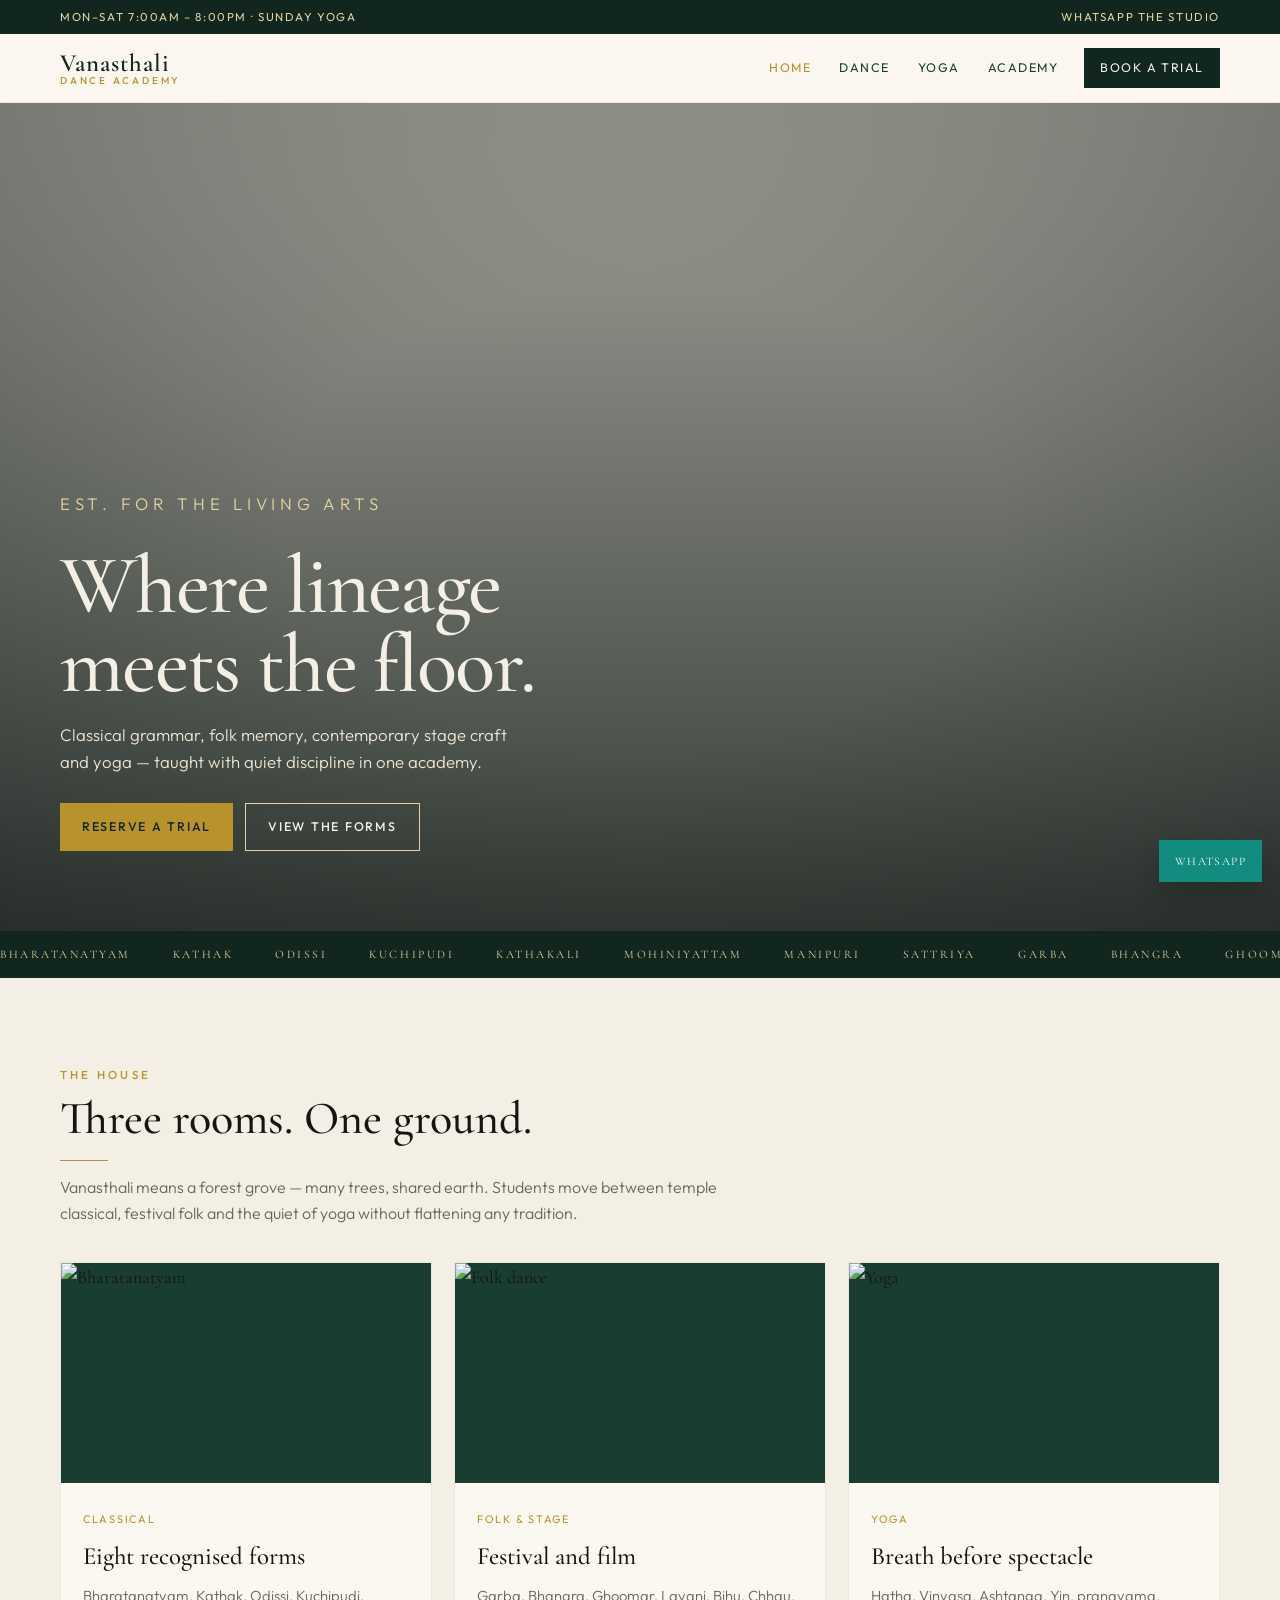
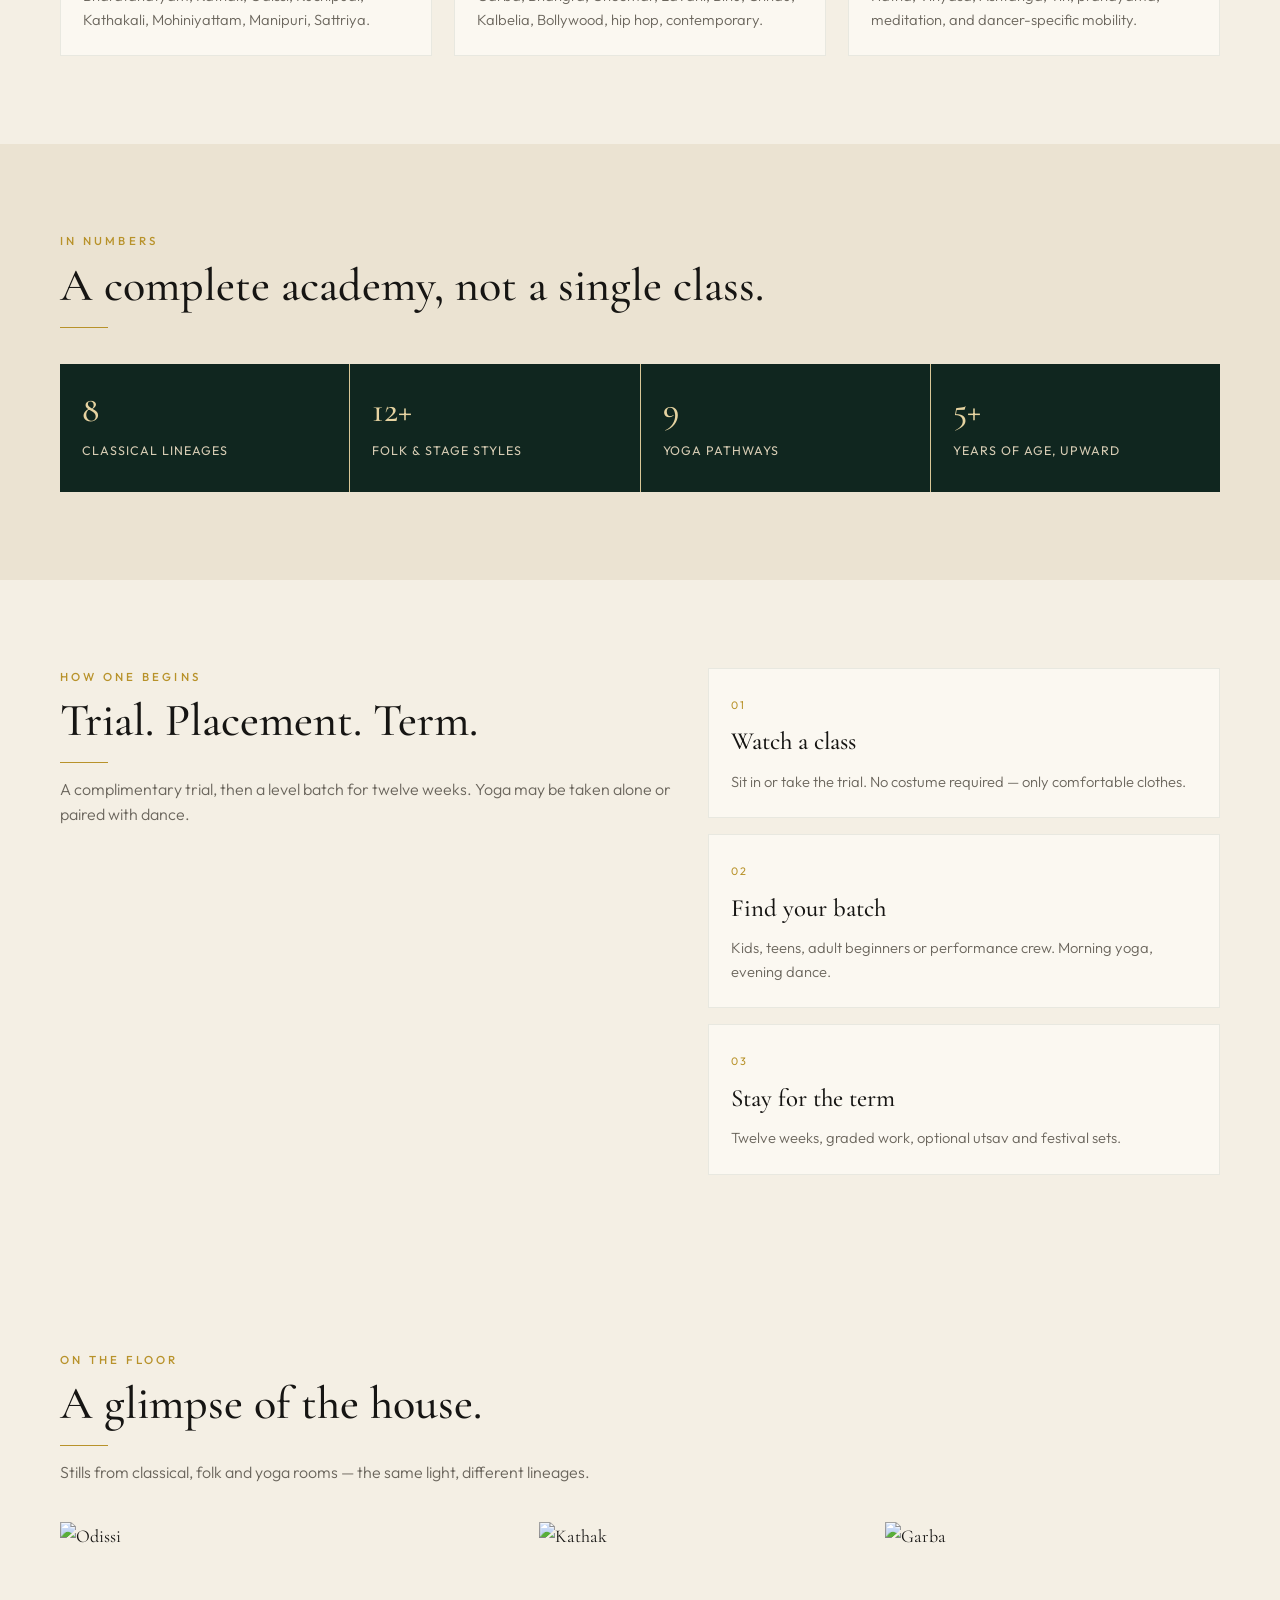
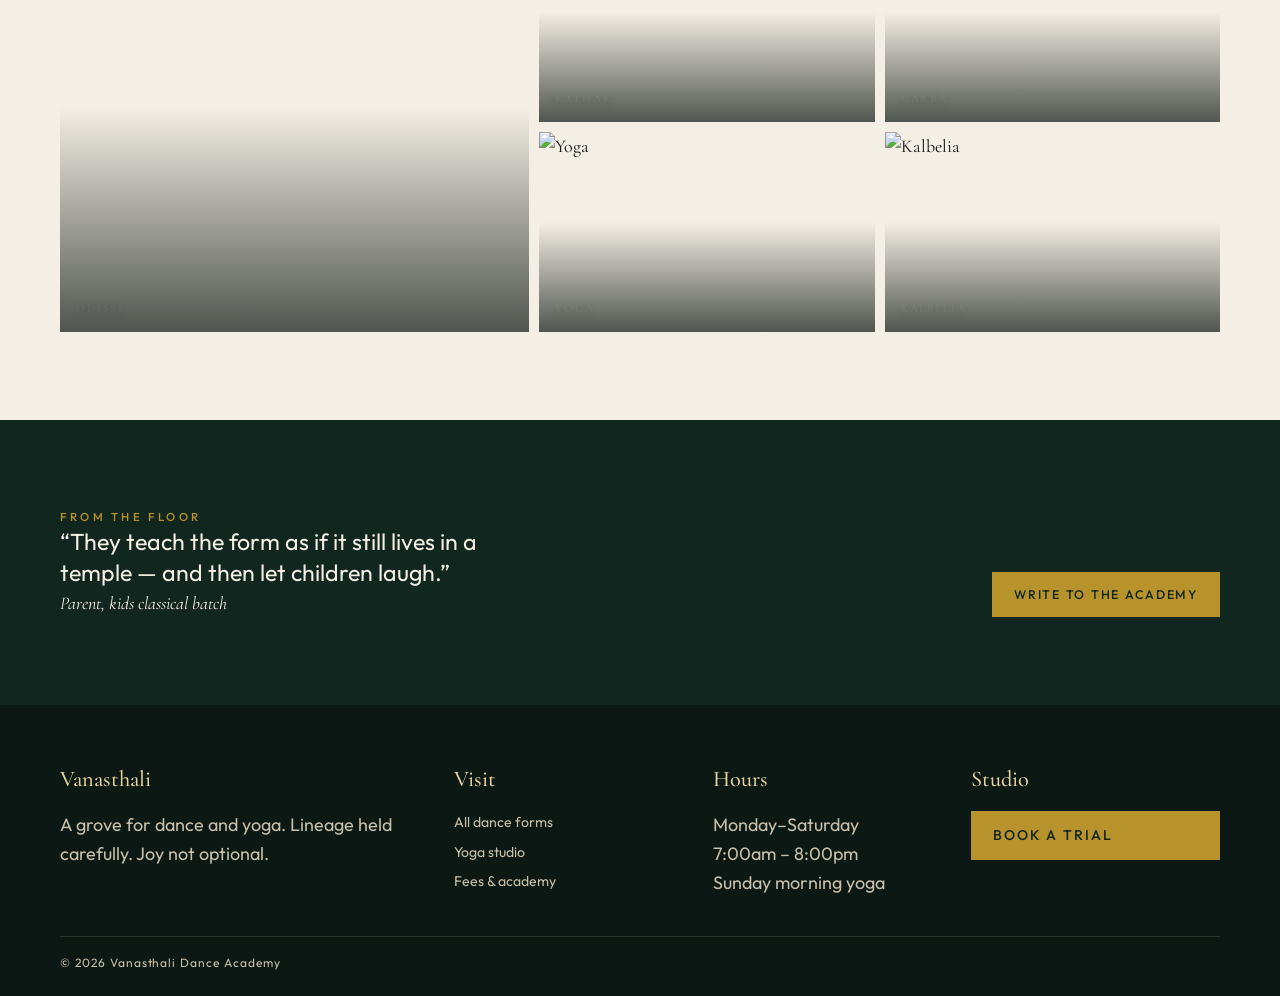
==== index.html @ dccd7e59 "Add files via upload" ====
<!DOCTYPE html>
<html lang="en">
<head>
  <meta charset="UTF-8" />
  <meta name="viewport" content="width=device-width, initial-scale=1.0" />
  <title>Vanasthali Dance Academy | Classical, Folk & Yoga</title>
  <meta name="description" content="A forest grove of movement. Eight classical lineages, folk traditions, stage styles and yoga under one roof." />
  <link rel="preconnect" href="https://fonts.googleapis.com">
  <link href="https://fonts.googleapis.com/css2?family=Cormorant+Garamond:ital,wght@0,500;0,600;1,500&family=Outfit:wght@300;400;500;600&display=swap" rel="stylesheet">
  <link rel="stylesheet" href="styles.css" />
</head>
<body>
  <a class="skip" href="#main">Skip to content</a>
  <div class="topbar">
    <div class="container">
      <span>Mon–Sat 7:00am – 8:00pm · Sunday yoga</span>
      <a data-wa="Namaste, I would like to book a trial class at Vanasthali." href="#">WhatsApp the studio</a>
    </div>
  </div>
  <header class="site-header">
    <div class="container nav-wrap">
      <a class="logo" href="index.html">Vanasthali<small>Dance Academy</small></a>
      <button class="nav-toggle" type="button" aria-label="Open menu" aria-expanded="false"><span></span></button>
      <nav class="site-nav">
        <a class="active" href="index.html">Home</a>
        <a href="dances.html">Dance</a>
        <a href="yoga.html">Yoga</a>
        <a href="about.html">Academy</a>
        <a href="contact.html" class="nav-cta">Book a trial</a>
      </nav>
    </div>
  </header>

  <main id="main">
    <section class="hero" style="--hero-img:url('images/bharatanatyam-group.jpg')">
      <div class="container">
        <p class="kicker">Est. for the living arts</p>
        <h1>Where lineage meets the floor.</h1>
        <p>Classical grammar, folk memory, contemporary stage craft and yoga — taught with quiet discipline in one academy.</p>
        <div class="hero-actions">
          <a class="btn gold" href="contact.html">Reserve a trial</a>
          <a class="btn ghost" href="dances.html">View the forms</a>
        </div>
      </div>
    </section>

    <div class="ribbon" aria-hidden="true">
      <div class="ribbon-track">
        <span>Bharatanatyam</span><span>Kathak</span><span>Odissi</span><span>Kuchipudi</span><span>Kathakali</span><span>Mohiniyattam</span><span>Manipuri</span><span>Sattriya</span><span>Garba</span><span>Bhangra</span><span>Ghoomar</span><span>Lavani</span><span>Yoga</span>
        <span>Bharatanatyam</span><span>Kathak</span><span>Odissi</span><span>Kuchipudi</span><span>Kathakali</span><span>Mohiniyattam</span><span>Manipuri</span><span>Sattriya</span><span>Garba</span><span>Bhangra</span><span>Ghoomar</span><span>Lavani</span><span>Yoga</span>
      </div>
    </div>

    <section class="section">
      <div class="container">
        <div class="section-head">
          <p class="kicker">The house</p>
          <h2>Three rooms. One ground.</h2>
          <p class="lead">Vanasthali means a forest grove — many trees, shared earth. Students move between temple classical, festival folk and the quiet of yoga without flattening any tradition.</p>
        </div>
        <div class="grid three">
          <a class="card" href="dances.html">
            <div class="card-media"><img src="images/bharatanatyam.jpg" alt="Bharatanatyam"></div>
            <div class="body">
              <span class="tag">Classical</span>
              <h3>Eight recognised forms</h3>
              <p>Bharatanatyam, Kathak, Odissi, Kuchipudi, Kathakali, Mohiniyattam, Manipuri, Sattriya.</p>
            </div>
          </a>
          <a class="card" href="dances.html">
            <div class="card-media"><img src="images/ghoomar.jpg" alt="Folk dance"></div>
            <div class="body">
              <span class="tag">Folk & stage</span>
              <h3>Festival and film</h3>
              <p>Garba, Bhangra, Ghoomar, Lavani, Bihu, Chhau, Kalbelia, Bollywood, hip hop, contemporary.</p>
            </div>
          </a>
          <a class="card" href="yoga.html">
            <div class="card-media"><img src="images/yoga-hatha.jpg" alt="Yoga"></div>
            <div class="body">
              <span class="tag">Yoga</span>
              <h3>Breath before spectacle</h3>
              <p>Hatha, Vinyasa, Ashtanga, Yin, pranayama, meditation, and dancer-specific mobility.</p>
            </div>
          </a>
        </div>
      </div>
    </section>

    <section class="section alt">
      <div class="container">
        <div class="section-head">
          <p class="kicker">In numbers</p>
          <h2>A complete academy, not a single class.</h2>
        </div>
        <div class="stat-row">
          <div class="stat"><b>8</b><span>Classical lineages</span></div>
          <div class="stat"><b>12+</b><span>Folk & stage styles</span></div>
          <div class="stat"><b>9</b><span>Yoga pathways</span></div>
          <div class="stat"><b>5+</b><span>Years of age, upward</span></div>
        </div>
      </div>
    </section>

    <section class="section">
      <div class="container">
        <div class="grid two">
          <div>
            <p class="kicker">How one begins</p>
            <h2>Trial. Placement. Term.</h2>
            <p class="lead">A complimentary trial, then a level batch for twelve weeks. Yoga may be taken alone or paired with dance.</p>
          </div>
          <div class="grid" style="gap:16px">
            <article class="card"><div class="body"><span class="tag">01</span><h3>Watch a class</h3><p>Sit in or take the trial. No costume required — only comfortable clothes.</p></div></article>
            <article class="card"><div class="body"><span class="tag">02</span><h3>Find your batch</h3><p>Kids, teens, adult beginners or performance crew. Morning yoga, evening dance.</p></div></article>
            <article class="card"><div class="body"><span class="tag">03</span><h3>Stay for the term</h3><p>Twelve weeks, graded work, optional utsav and festival sets.</p></div></article>
          </div>
        </div>
      </div>
    </section>


    <section class="section">
      <div class="container">
        <div class="section-head">
          <p class="kicker">On the floor</p>
          <h2>A glimpse of the house.</h2>
          <p class="lead">Stills from classical, folk and yoga rooms — the same light, different lineages.</p>
        </div>
        <div class="mosaic">
          <a href="dances.html"><img src="images/odissi.jpg" alt="Odissi"><figcaption>Odissi</figcaption></a>
          <a href="dances.html"><img src="images/kathak.jpg" alt="Kathak"><figcaption>Kathak</figcaption></a>
          <a href="dances.html"><img src="images/garba.jpg" alt="Garba"><figcaption>Garba</figcaption></a>
          <a href="yoga.html"><img src="images/yoga-meditation.jpg" alt="Yoga"><figcaption>Yoga</figcaption></a>
          <a href="dances.html"><img src="images/kalbelia.jpg" alt="Kalbelia"><figcaption>Kalbelia</figcaption></a>
        </div>
      </div>
    </section>

    <section class="section dark">
      <div class="container cta-band">
        <div>
          <p class="kicker">From the floor</p>
          <p class="quote">“They teach the form as if it still lives in a temple — and then let children laugh.”</p>
          <cite>Parent, kids classical batch</cite>
        </div>
        <a class="btn gold" href="contact.html">Write to the academy</a>
      </div>
    </section>
  </main>

  <footer class="site-footer">
    <div class="container">
      <div class="footer-grid">
        <div>
          <h4>Vanasthali</h4>
          <p>A grove for dance and yoga. Lineage held carefully. Joy not optional.</p>
        </div>
        <div>
          <h4>Visit</h4>
          <a href="dances.html">All dance forms</a>
          <a href="yoga.html">Yoga studio</a>
          <a href="about.html">Fees & academy</a>
        </div>
        <div>
          <h4>Hours</h4>
          <p>Monday–Saturday<br>7:00am – 8:00pm</p>
          <p>Sunday morning yoga</p>
        </div>
        <div>
          <h4>Studio</h4>
          <a class="btn gold" href="contact.html">Book a trial</a>
        </div>
      </div>
      <p class="copyright">© 2026 Vanasthali Dance Academy</p>
    </div>
  </footer>
  <a class="wa-float" data-wa="Namaste, I would like to book a trial class at Vanasthali." href="#">WhatsApp</a>
  <script src="script.js"></script>
</body>
</html>
---- styles.css ----
:root {
  --forest: #10261f;
  --forest-mid: #1a3d31;
  --leaf: #3d7a5a;
  --gold: #b8922a;
  --gold-soft: #e6d3a1;
  --ivory: #f4efe4;
  --paper: #fbf8f1;
  --sand: #ebe3d2;
  --ink: #161513;
  --muted: #6a655c;
  --line: rgba(184, 146, 42, 0.35);
  --shadow: 0 24px 50px rgba(16, 38, 31, 0.1);
}
* { box-sizing: border-box; margin: 0; padding: 0; }
html { scroll-behavior: smooth; }
body {
  font-family: "Cormorant Garamond", "Times New Roman", serif;
  color: var(--ink);
  background: var(--ivory);
  line-height: 1.6;
  font-size: 18px;
}
p, li, label, input, select, textarea, button, .btn, nav, .tag, .kicker, .topbar, .copyright, .stat span, footer {
  font-family: "Outfit", "Segoe UI", sans-serif;
}
img { max-width: 100%; display: block; }
a { color: inherit; text-decoration: none; }
.container { width: min(1160px, 91%); margin: 0 auto; }
.skip { position: absolute; left: -999px; background: var(--gold); color: var(--forest); padding: 8px 12px; }
.skip:focus { left: 12px; top: 8px; z-index: 80; }
.topbar {
  background: var(--forest); color: var(--gold-soft);
  font-size: 0.72rem; letter-spacing: 0.14em; text-transform: uppercase; padding: 8px 0;
}
.topbar .container { display: flex; justify-content: space-between; gap: 12px; flex-wrap: wrap; }
.site-header {
  position: sticky; top: 0; z-index: 40;
  background: rgba(251, 248, 241, 0.92);
  backdrop-filter: blur(16px);
  border-bottom: 1px solid rgba(16,38,31,.08);
}
.nav-wrap { display: flex; align-items: center; justify-content: space-between; padding: 14px 0; }
.logo {
  font-family: "Cormorant Garamond", serif;
  font-size: 1.55rem; font-weight: 600; letter-spacing: 0.04em; color: var(--forest); line-height: 1.05;
}
.logo small {
  display: block; font-family: Outfit, sans-serif; font-size: 0.62rem;
  letter-spacing: 0.28em; text-transform: uppercase; color: var(--gold); font-weight: 500;
}
.nav-toggle { display: none; width: 44px; height: 44px; border: 1px solid rgba(16,38,31,.15); background: transparent; cursor: pointer; }
.nav-toggle span, .nav-toggle span:before, .nav-toggle span:after {
  display: block; width: 18px; height: 1.5px; background: var(--forest); margin: 0 auto; position: relative;
}
.nav-toggle span:before, .nav-toggle span:after { content: ""; position: absolute; left: 0; }
.nav-toggle span:before { top: -6px; }
.nav-toggle span:after { top: 6px; }
.site-nav { display: flex; align-items: center; gap: 4px; }
.site-nav a {
  font-size: 0.78rem; letter-spacing: 0.12em; text-transform: uppercase;
  padding: 10px 12px; color: var(--forest-mid);
}
.site-nav a:hover, .site-nav a.active { color: var(--gold); }
.site-nav .nav-cta { margin-left: 10px; background: var(--forest); color: var(--ivory) !important; padding: 10px 16px; }
.btn {
  display: inline-flex; align-items: center; justify-content: center;
  background: var(--forest); color: var(--ivory); padding: 13px 22px; border: 0; cursor: pointer;
  font-size: 0.78rem; letter-spacing: 0.14em; text-transform: uppercase; font-weight: 500;
  transition: background .2s ease, transform .2s ease;
}
.btn:hover { background: #07110e; transform: translateY(-1px); }
.btn.gold { background: var(--gold); color: var(--forest); }
.btn.ghost { background: transparent; color: var(--ivory); border: 1px solid var(--gold-soft); }
.hero, .page-hero {
  color: var(--ivory); position: relative;
  background: linear-gradient(180deg, rgba(10,20,16,.35) 0%, rgba(10,20,16,.82) 100%), var(--hero-img) center/cover no-repeat;
}
.hero { min-height: 92vh; display: grid; align-items: end; padding: 120px 0 80px; }
.page-hero { padding: 88px 0 56px; }
.kicker { font-size: 0.72rem; letter-spacing: 0.28em; text-transform: uppercase; color: var(--gold); font-weight: 500; }
.hero .kicker, .page-hero .kicker { color: var(--gold-soft); }
.hero h1, .page-hero h1 {
  font-size: clamp(2.8rem, 6.5vw, 5.4rem); font-weight: 500; line-height: 0.95;
  max-width: 14ch; margin: 14px 0 18px; letter-spacing: -0.02em;
}
.hero p, .page-hero p {
  max-width: 42ch; font-size: 1.05rem; color: #efe7d4; margin-bottom: 28px;
  font-family: Outfit, sans-serif; font-weight: 300;
}
.hero-actions { display: flex; gap: 12px; flex-wrap: wrap; }
.ribbon { background: var(--forest); color: var(--gold-soft); overflow: hidden; }
.ribbon-track {
  display: flex; gap: 42px; padding: 14px 0; width: max-content;
  animation: slide 42s linear infinite; font-size: 0.72rem; letter-spacing: 0.22em; text-transform: uppercase;
}
@keyframes slide { from { transform: translateX(0); } to { transform: translateX(-50%); } }
.section { padding: 88px 0; }
.section.alt { background: var(--sand); }
.section.dark { background: var(--forest); color: var(--ivory); }
.section.dark .lead { color: #cfc6b2; }
.section-head { max-width: 720px; margin-bottom: 36px; }
h2 { font-size: clamp(2rem, 3.6vw, 3.15rem); font-weight: 500; line-height: 1.08; margin: 10px 0 14px; }
.lead { font-family: Outfit, sans-serif; color: var(--muted); font-size: 1rem; font-weight: 300; }
.grid { display: grid; gap: 22px; }
.grid.three { grid-template-columns: repeat(3, 1fr); }
.grid.two { grid-template-columns: 1.1fr .9fr; }
.card {
  background: var(--paper); overflow: hidden; border: 1px solid rgba(16,38,31,.08);
  height: 100%; transition: transform .25s ease, box-shadow .25s ease;
}
a.card { display: flex; flex-direction: column; }
.card:hover { transform: translateY(-6px); box-shadow: var(--shadow); }
.card .body { padding: 20px 22px 24px; }
.card h3 { font-size: 1.55rem; font-weight: 500; margin-bottom: 8px; }
.card p { font-family: Outfit, sans-serif; color: var(--muted); font-size: 0.92rem; font-weight: 300; }
.tag { display: inline-block; font-size: 0.68rem; letter-spacing: 0.16em; text-transform: uppercase; color: var(--gold); margin-bottom: 8px; }
.card-media { height: 220px; overflow: hidden; background: var(--forest-mid); }
.card-media img { width: 100%; height: 220px; object-fit: cover; transition: transform .7s ease; }
.card:hover .card-media img { transform: scale(1.07); }
.stat-row { display: grid; grid-template-columns: repeat(4, 1fr); gap: 1px; background: var(--line); }
.stat { background: var(--forest); color: var(--ivory); padding: 28px 22px; }
.stat b { display: block; font-family: "Cormorant Garamond", serif; font-size: 2.2rem; font-weight: 500; color: var(--gold-soft); line-height: 1; margin-bottom: 8px; }
.stat span { font-size: 0.78rem; letter-spacing: 0.08em; text-transform: uppercase; color: #d7ccb4; }
.quote { font-size: 1.45rem; line-height: 1.35; max-width: 30ch; }
.quote cite { display: block; margin-top: 16px; font-family: Outfit, sans-serif; font-size: 0.75rem; letter-spacing: 0.16em; text-transform: uppercase; font-style: normal; color: var(--gold); }
.cta-band { display: flex; justify-content: space-between; align-items: end; gap: 24px; flex-wrap: wrap; }
form { display: grid; gap: 16px; background: var(--paper); padding: 32px; border: 1px solid rgba(16,38,31,.08); }
input, select, textarea {
  width: 100%; padding: 12px 0 10px; border: 0; border-bottom: 1px solid #d7c9a8;
  background: transparent; font-family: Outfit, sans-serif; font-size: 0.95rem;
}
input:focus, select:focus, textarea:focus { outline: 0; border-bottom-color: var(--gold); }
textarea { min-height: 110px; resize: vertical; }
label { font-size: 0.72rem; letter-spacing: 0.14em; text-transform: uppercase; display: grid; gap: 4px; color: var(--forest); }
.site-footer { background: #0b1814; color: #c9bfa8; padding: 56px 0 24px; }
.footer-grid { display: grid; grid-template-columns: 1.6fr 1fr 1fr 1.1fr; gap: 32px; }
.site-footer h4 { font-family: "Cormorant Garamond", serif; color: var(--gold-soft); font-size: 1.4rem; font-weight: 500; margin-bottom: 14px; }
.site-footer a { display: block; margin: 7px 0; font-size: 0.88rem; }
.site-footer a:hover { color: #fff; }
.copyright { margin-top: 36px; border-top: 1px solid rgba(230,211,161,.15); padding-top: 16px; font-size: 0.75rem; letter-spacing: 0.08em; }
.filter-bar { display: flex; flex-wrap: wrap; gap: 8px; margin-bottom: 28px; }
.filter-bar button {
  border: 1px solid #d4c6a4; background: transparent; padding: 8px 14px; cursor: pointer;
  font-size: 0.72rem; letter-spacing: 0.12em; text-transform: uppercase;
}
.filter-bar button.active, .filter-bar button:hover { background: var(--forest); color: var(--ivory); border-color: var(--forest); }
.hidden { display: none !important; }
.notice { display: none; padding: 12px 0; color: var(--leaf); font-size: 0.88rem; }
.wa-float {
  position: fixed; right: 18px; bottom: 18px; z-index: 35;
  background: #128C7E; color: #fff; padding: 12px 16px;
  font-size: 0.72rem; letter-spacing: 0.12em; text-transform: uppercase;
  box-shadow: 0 12px 28px rgba(0,0,0,.2);
}
@media (max-width: 980px) {
  .grid.three, .stat-row, .grid.two, .footer-grid { grid-template-columns: 1fr 1fr; }
}
@media (max-width: 760px) {
  .nav-toggle { display: grid; place-items: center; }
  .site-nav {
    display: none; position: absolute; left: 0; right: 0; top: 100%;
    background: var(--paper); flex-direction: column; align-items: stretch;
    padding: 8px 5% 16px; border-bottom: 1px solid rgba(16,38,31,.08);
  }
  .site-nav.open { display: flex; }
  .site-nav .nav-cta { margin: 8px 0; text-align: center; }
  .grid.three, .stat-row, .grid.two, .footer-grid { grid-template-columns: 1fr; }
  .hero { min-height: 82vh; padding: 90px 0 56px; }
  .section { padding: 64px 0; }
  .topbar { display: none; }
}

::selection { background: var(--gold); color: var(--forest); }
.hero:after, .page-hero:after {
  content: ""; position: absolute; inset: 0; pointer-events: none;
  background: radial-gradient(ellipse at center, transparent 40%, rgba(8,14,12,.28) 100%);
}
.hero .container, .page-hero .container { position: relative; z-index: 1; }
h2:after {
  content: ""; display: block; width: 48px; height: 1px; background: var(--gold); margin-top: 16px;
}
.mosaic {
  display: grid;
  grid-template-columns: 1.4fr 1fr 1fr;
  grid-template-rows: 200px 200px;
  gap: 10px;
}
.mosaic a {
  position: relative; overflow: hidden; display: block; min-height: 200px;
}
.mosaic img { width: 100%; height: 100%; object-fit: cover; }
.mosaic a:first-child { grid-row: 1 / span 2; min-height: 410px; }
.mosaic figcaption {
  position: absolute; left: 16px; bottom: 14px;
  color: #fff; font-size: 0.72rem; letter-spacing: 0.16em; text-transform: uppercase;
  text-shadow: 0 2px 10px rgba(0,0,0,.45);
}
.mosaic a:after {
  content: ""; position: absolute; inset: 0;
  background: linear-gradient(transparent 45%, rgba(10,20,16,.7));
}
.divider-note {
  font-family: "Cormorant Garamond", serif; font-style: italic; font-size: 1.35rem;
  max-width: 28ch; margin: 0 auto; text-align: center; color: var(--forest);
}
@media (max-width: 760px) {
  .mosaic { grid-template-columns: 1fr 1fr; grid-template-rows: 160px 160px 180px; }
  .mosaic a:first-child { grid-row: auto; grid-column: 1 / -1; min-height: 220px; }
}
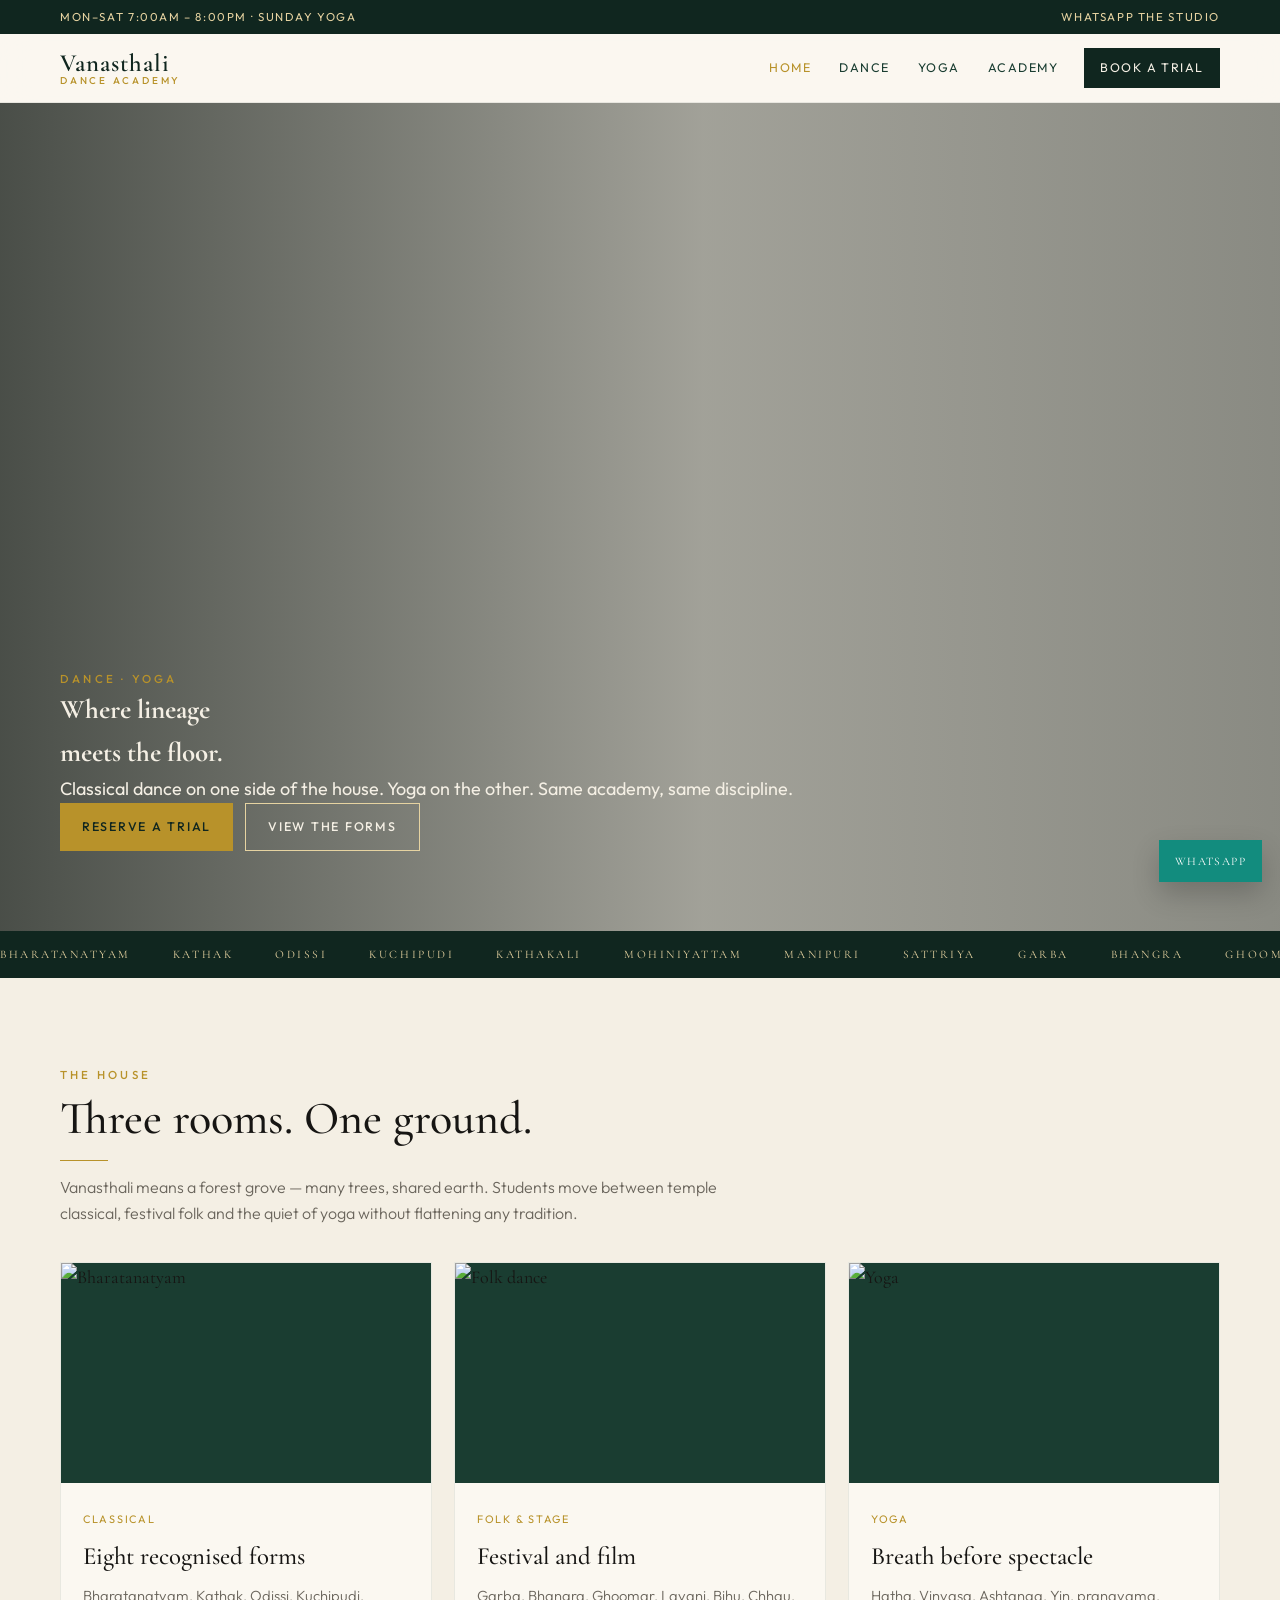
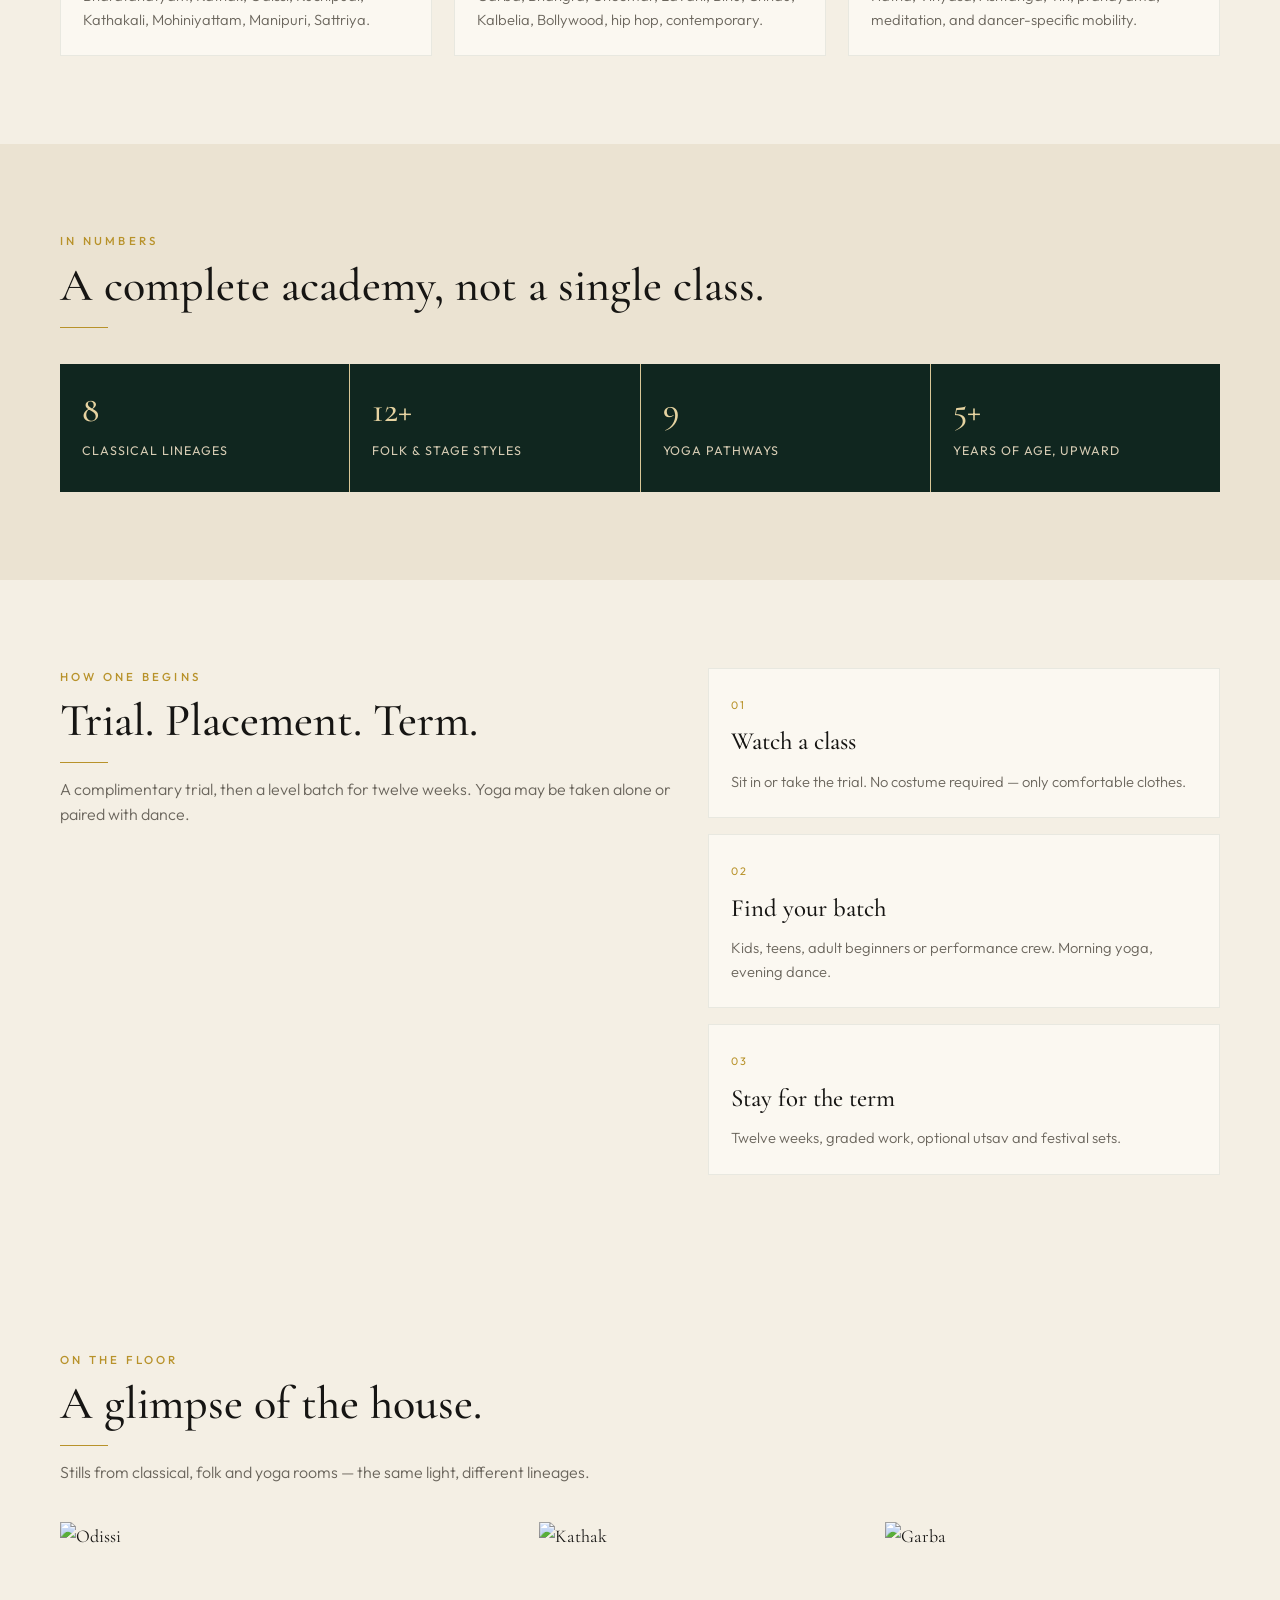
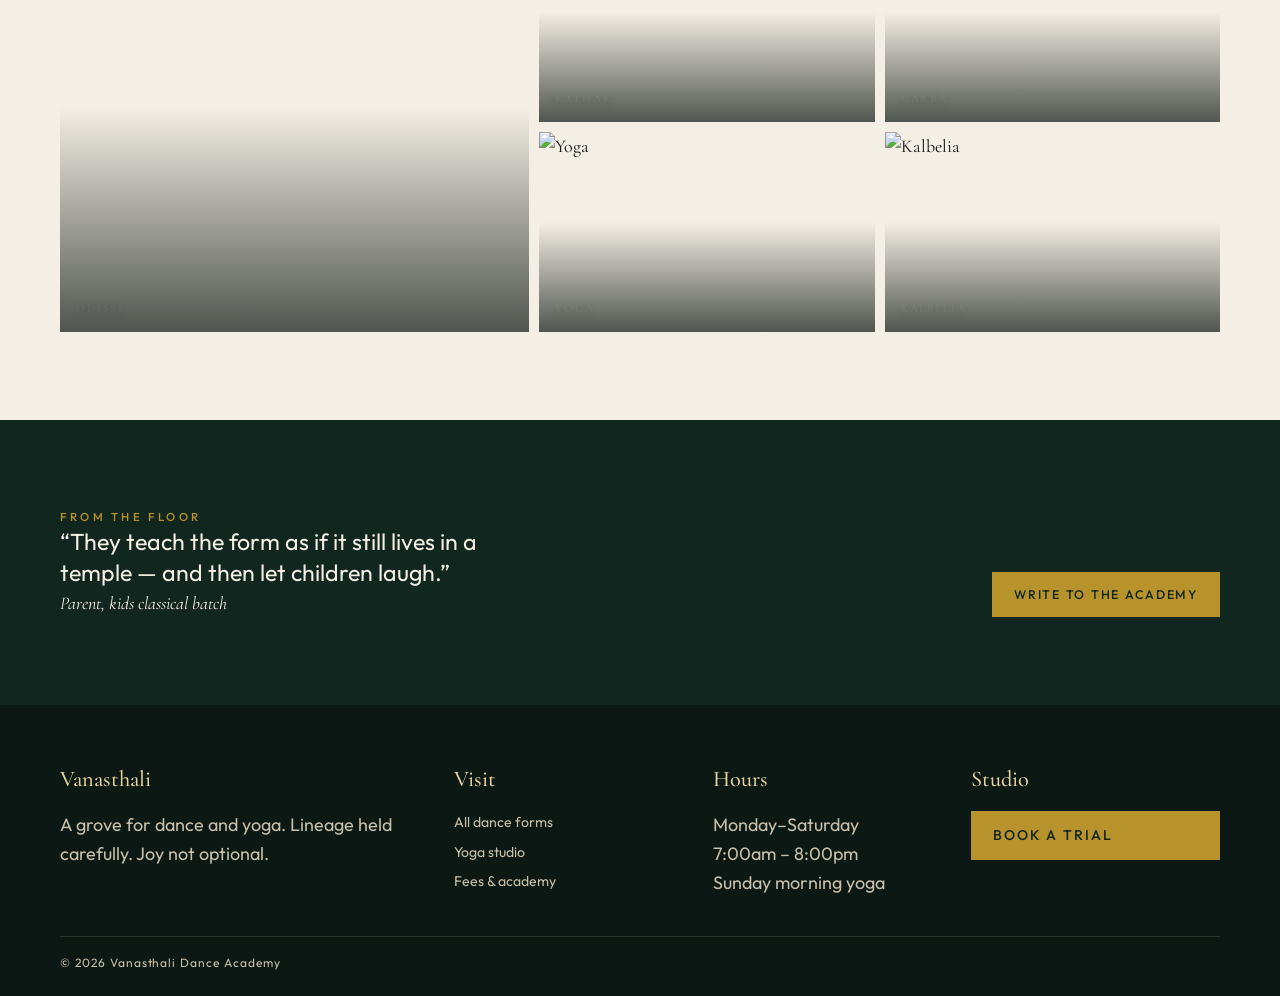
==== commit f58e62be: "Add files via upload" ====
--- a/index.html
+++ b/index.html
@@ -32,14 +32,18 @@
   </header>
 
   <main id="main">
-    <section class="hero" style="--hero-img:url('images/bharatanatyam-group.jpg')">
-      <div class="container">
-        <p class="kicker">Est. for the living arts</p>
-        <h1>Where lineage meets the floor.</h1>
-        <p>Classical grammar, folk memory, contemporary stage craft and yoga — taught with quiet discipline in one academy.</p>
-        <div class="hero-actions">
-          <a class="btn gold" href="contact.html">Reserve a trial</a>
-          <a class="btn ghost" href="dances.html">View the forms</a>
+    <section class="hero-split">
+      <div class="hero-pane" style="background-image:url('images/hero-dance.jpg')" role="img" aria-label="Bharatanatyam dancer"></div>
+      <div class="hero-pane" style="background-image:url('images/hero-yoga.jpg')" role="img" aria-label="Yoga practice"></div>
+      <div class="hero-copy">
+        <div class="container">
+          <p class="kicker">Dance · Yoga</p>
+          <h1>Where lineage meets the floor.</h1>
+          <p>Classical dance on one side of the house. Yoga on the other. Same academy, same discipline.</p>
+          <div class="hero-actions">
+            <a class="btn gold" href="contact.html">Reserve a trial</a>
+            <a class="btn ghost" href="dances.html">View the forms</a>
+          </div>
         </div>
       </div>
     </section>
--- a/styles.css
+++ b/styles.css
@@ -208,3 +208,22 @@
   .mosaic { grid-template-columns: 1fr 1fr; grid-template-rows: 160px 160px 180px; }
   .mosaic a:first-child { grid-row: auto; grid-column: 1 / -1; min-height: 220px; }
 }
+
+.hero-split { position: relative; min-height: 92vh; display: grid; grid-template-columns: 1.15fr 0.85fr; }
+.hero-pane {
+  background-size: cover; background-position: center 20%;
+  min-height: 50vh;
+}
+.hero-split .hero-copy {
+  position: absolute; inset: 0; z-index: 2;
+  display: grid; align-items: end;
+  background: linear-gradient(90deg, rgba(8,16,12,.72) 0%, rgba(8,16,12,.35) 55%, rgba(8,16,12,.45) 100%);
+  padding: 0 0 80px;
+  color: var(--ivory);
+}
+.hero-split .hero-copy h1 { max-width: 16ch; }
+@media (max-width: 760px) {
+  .hero-split { grid-template-columns: 1fr; min-height: auto; }
+  .hero-pane { min-height: 38vh; }
+  .hero-split .hero-copy { position: relative; padding: 48px 0 40px; background: var(--forest); }
+}
